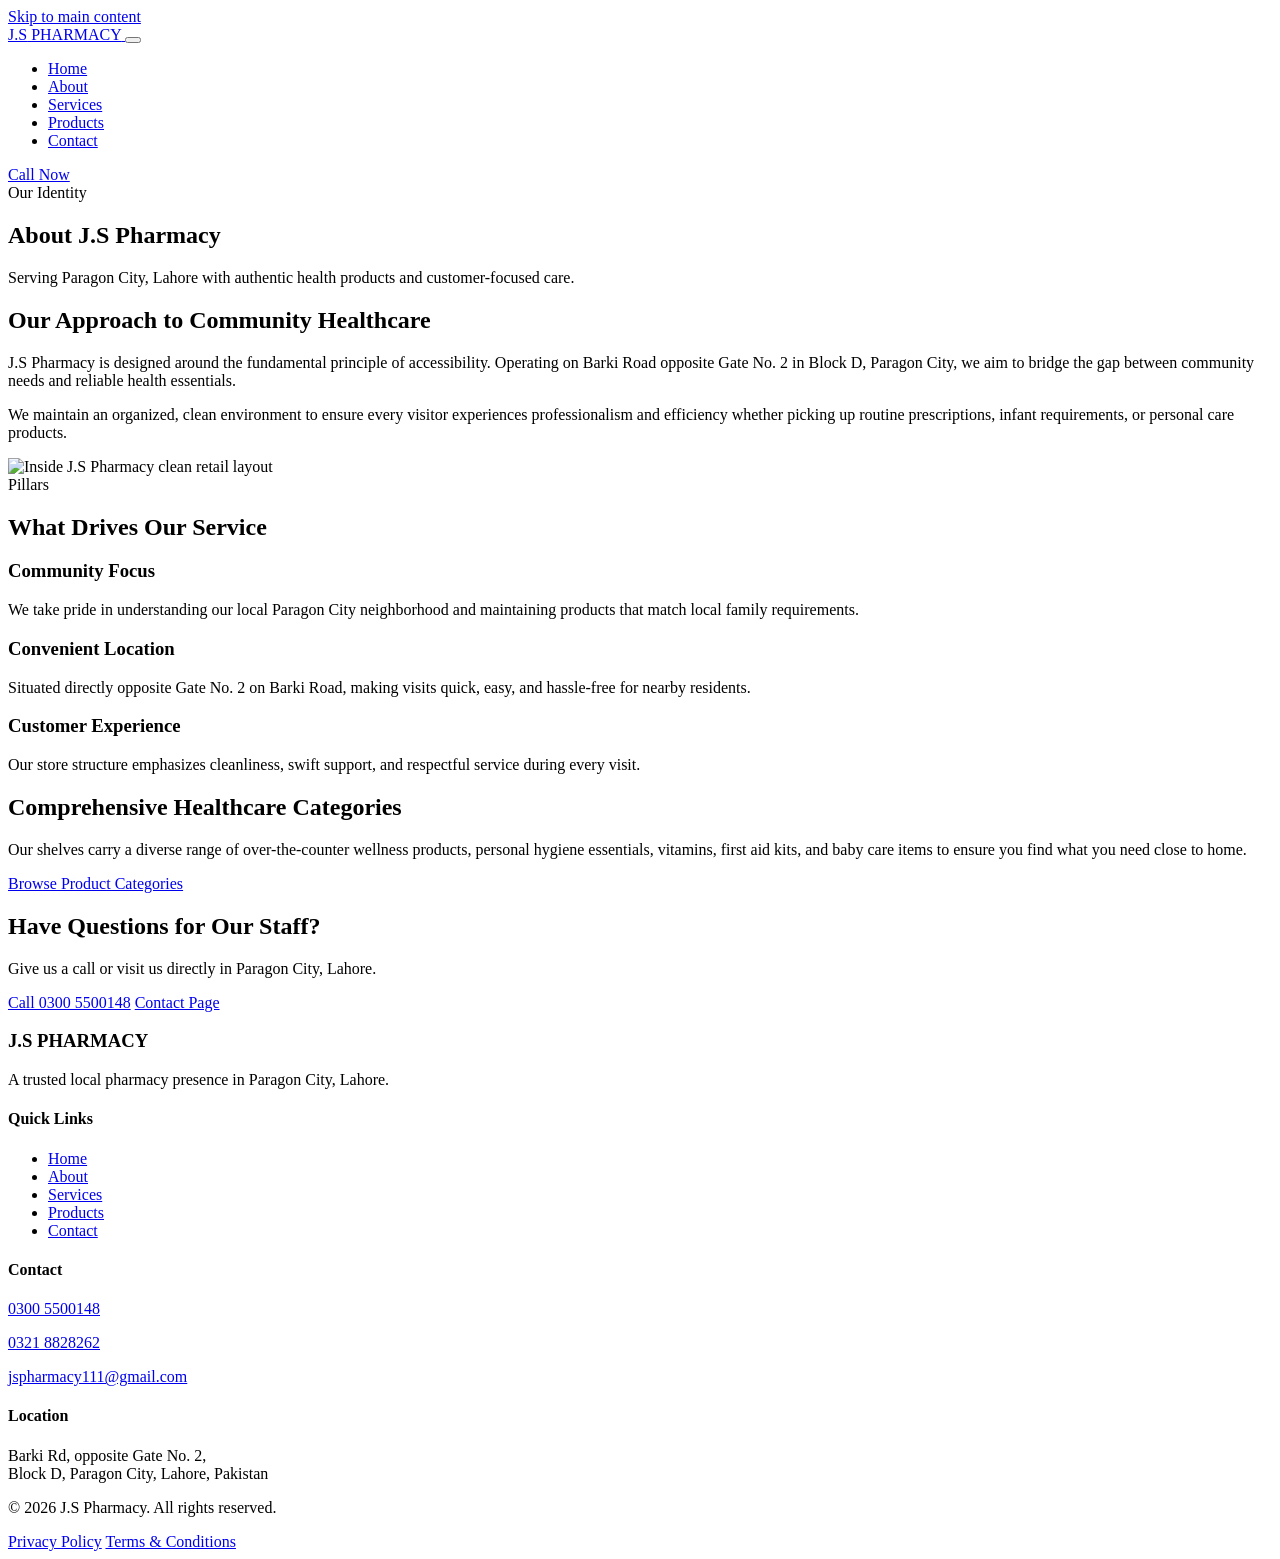
==== about.html @ 66821a6b "Create about.html" ====
<!DOCTYPE html>
<html lang="en">
<head>
  <meta charset="UTF-8">
  <meta name="viewport" content="width=device-width, initial-scale=1.0">
  <!-- Canonical URL Placeholder: Replace https://example.com/ with your actual domain -->
  <link rel="canonical" href="https://example.com/about.html">
  <title>About Us | J.S Pharmacy Paragon City Lahore</title>
  <meta name="description" content="Learn about J.S Pharmacy, a community-focused retail pharmacy in Paragon City, Barki Road, Lahore dedicated to accessible healthcare and customer trust.">
  <meta name="keywords" content="About J.S Pharmacy, Paragon City pharmacy, Barki Road Lahore healthcare">
  <meta name="author" content="J.S Pharmacy">

  <meta property="og:type" content="website">
  <meta property="og:title" content="About Us | J.S Pharmacy Paragon City Lahore">
  <meta property="og:description" content="Discover our commitment to providing accessible healthcare essentials and community support in Paragon City, Lahore.">
  <meta property="og:url" content="https://example.com/about.html">
  <meta property="og:image" content="https://placehold.co/1200x630/0b3c2d/ffffff?text=About+J.S+Pharmacy">

  <meta name="twitter:card" content="summary_large_image">
  <meta name="twitter:title" content="About Us | J.S Pharmacy">
  <meta name="twitter:description" content="A trusted healthcare presence on Barki Road, Paragon City, Lahore.">
  <meta name="twitter:image" content="https://placehold.co/1200x630/0b3c2d/ffffff?text=About+J.S+Pharmacy">

  <link rel="stylesheet" href="style.css">
</head>
<body>
  <a href="#main-content" class="skip-link">Skip to main content</a>

  <!-- Global Header -->
  <header class="navbar" id="navbar">
    <div class="nav-container">
      <a href="index.html" class="logo-link" aria-label="J.S Pharmacy Homepage">
        <span class="logo-text"><span class="logo-accent">J.S</span> PHARMACY</span>
      </a>
      <button class="mobile-toggle" id="mobile-toggle" aria-expanded="false" aria-controls="nav-menu" aria-label="Toggle navigation menu">
        <span class="hamburger-bar"></span>
        <span class="hamburger-bar"></span>
        <span class="hamburger-bar"></span>
      </button>
      <nav class="nav-menu" id="nav-menu">
        <ul class="nav-list">
          <li><a href="index.html" class="nav-link">Home</a></li>
          <li><a href="about.html" class="nav-link active">About</a></li>
          <li><a href="services.html" class="nav-link">Services</a></li>
          <li><a href="products.html" class="nav-link">Products</a></li>
          <li><a href="contact.html" class="nav-link">Contact</a></li>
        </ul>
        <div class="nav-cta-wrapper">
          <a href="tel:+923005500148" class="btn btn-primary btn-sm">Call Now</a>
        </div>
      </nav>
    </div>
  </header>

  <main id="main-content">
    <section class="page-header">
      <div class="container text-center">
        <span class="badge">Our Identity</span>
        <h1 class="page-title">About J.S Pharmacy</h1>
        <p class="page-subtitle">Serving Paragon City, Lahore with authentic health products and customer-focused care.</p>
      </div>
    </section>

    <!-- Main About Section -->
    <section class="section">
      <div class="container grid-2-col">
        <div class="section-content">
          <h2>Our Approach to Community Healthcare</h2>
          <p class="text-body">J.S Pharmacy is designed around the fundamental principle of accessibility. Operating on Barki Road opposite Gate No. 2 in Block D, Paragon City, we aim to bridge the gap between community needs and reliable health essentials.</p>
          <p class="text-body">We maintain an organized, clean environment to ensure every visitor experiences professionalism and efficiency whether picking up routine prescriptions, infant requirements, or personal care products.</p>
        </div>
        <div class="section-media">
          <img src="https://placehold.co/800x600/0b3c2d/ffffff?text=J.S+Pharmacy+Store+Interior" alt="Inside J.S Pharmacy clean retail layout" class="img-responsive rounded-card" loading="lazy">
        </div>
      </div>
    </section>

    <!-- Principles Section -->
    <section class="section bg-light">
      <div class="container">
        <div class="section-header text-center">
          <span class="badge">Pillars</span>
          <h2>What Drives Our Service</h2>
        </div>
        <div class="grid-3-col">
          <div class="card">
            <h3>Community Focus</h3>
            <p>We take pride in understanding our local Paragon City neighborhood and maintaining products that match local family requirements.</p>
          </div>
          <div class="card">
            <h3>Convenient Location</h3>
            <p>Situated directly opposite Gate No. 2 on Barki Road, making visits quick, easy, and hassle-free for nearby residents.</p>
          </div>
          <div class="card">
            <h3>Customer Experience</h3>
            <p>Our store structure emphasizes cleanliness, swift support, and respectful service during every visit.</p>
          </div>
        </div>
      </div>
    </section>

    <!-- Product Range Overview -->
    <section class="section">
      <div class="container text-center max-w-narrow">
        <h2>Comprehensive Healthcare Categories</h2>
        <p class="text-body">Our shelves carry a diverse range of over-the-counter wellness products, personal hygiene essentials, vitamins, first aid kits, and baby care items to ensure you find what you need close to home.</p>
        <div class="mt-lg">
          <a href="products.html" class="btn btn-primary">Browse Product Categories</a>
        </div>
      </div>
    </section>

    <!-- CTA Banner -->
    <section class="cta-banner">
      <div class="container text-center">
        <h2>Have Questions for Our Staff?</h2>
        <p>Give us a call or visit us directly in Paragon City, Lahore.</p>
        <div class="cta-buttons">
          <a href="tel:+923005500148" class="btn btn-light">Call 0300 5500148</a>
          <a href="contact.html" class="btn btn-outline-light">Contact Page</a>
        </div>
      </div>
    </section>
  </main>

  <!-- Global Footer -->
  <footer class="site-footer">
    <div class="container footer-grid">
      <div class="footer-col">
        <h3 class="footer-logo"><span class="logo-accent">J.S</span> PHARMACY</h3>
        <p class="footer-desc">A trusted local pharmacy presence in Paragon City, Lahore.</p>
      </div>
      <div class="footer-col">
        <h4 class="footer-heading">Quick Links</h4>
        <ul class="footer-links">
          <li><a href="index.html">Home</a></li>
          <li><a href="about.html">About</a></li>
          <li><a href="services.html">Services</a></li>
          <li><a href="products.html">Products</a></li>
          <li><a href="contact.html">Contact</a></li>
        </ul>
      </div>
      <div class="footer-col">
        <h4 class="footer-heading">Contact</h4>
        <p class="footer-contact-item"><a href="tel:+923005500148">0300 5500148</a></p>
        <p class="footer-contact-item"><a href="tel:+923218828262">0321 8828262</a></p>
        <p class="footer-contact-item"><a href="mailto:jspharmacy111@gmail.com">jspharmacy111@gmail.com</a></p>
      </div>
      <div class="footer-col">
        <h4 class="footer-heading">Location</h4>
        <p class="footer-address">
          Barki Rd, opposite Gate No. 2,<br>
          Block D, Paragon City, Lahore, Pakistan
        </p>
      </div>
    </div>
    <div class="footer-bottom">
      <div class="container footer-bottom-content">
        <p>&copy; 2026 J.S Pharmacy. All rights reserved.</p>
        <div class="footer-legal">
          <a href="privacy-policy.html">Privacy Policy</a>
          <a href="terms.html">Terms &amp; Conditions</a>
        </div>
      </div>
    </div>
  </footer>

  <script src="animations.js" defer></script>
  <script src="main.js" defer></script>
</body>
</html>
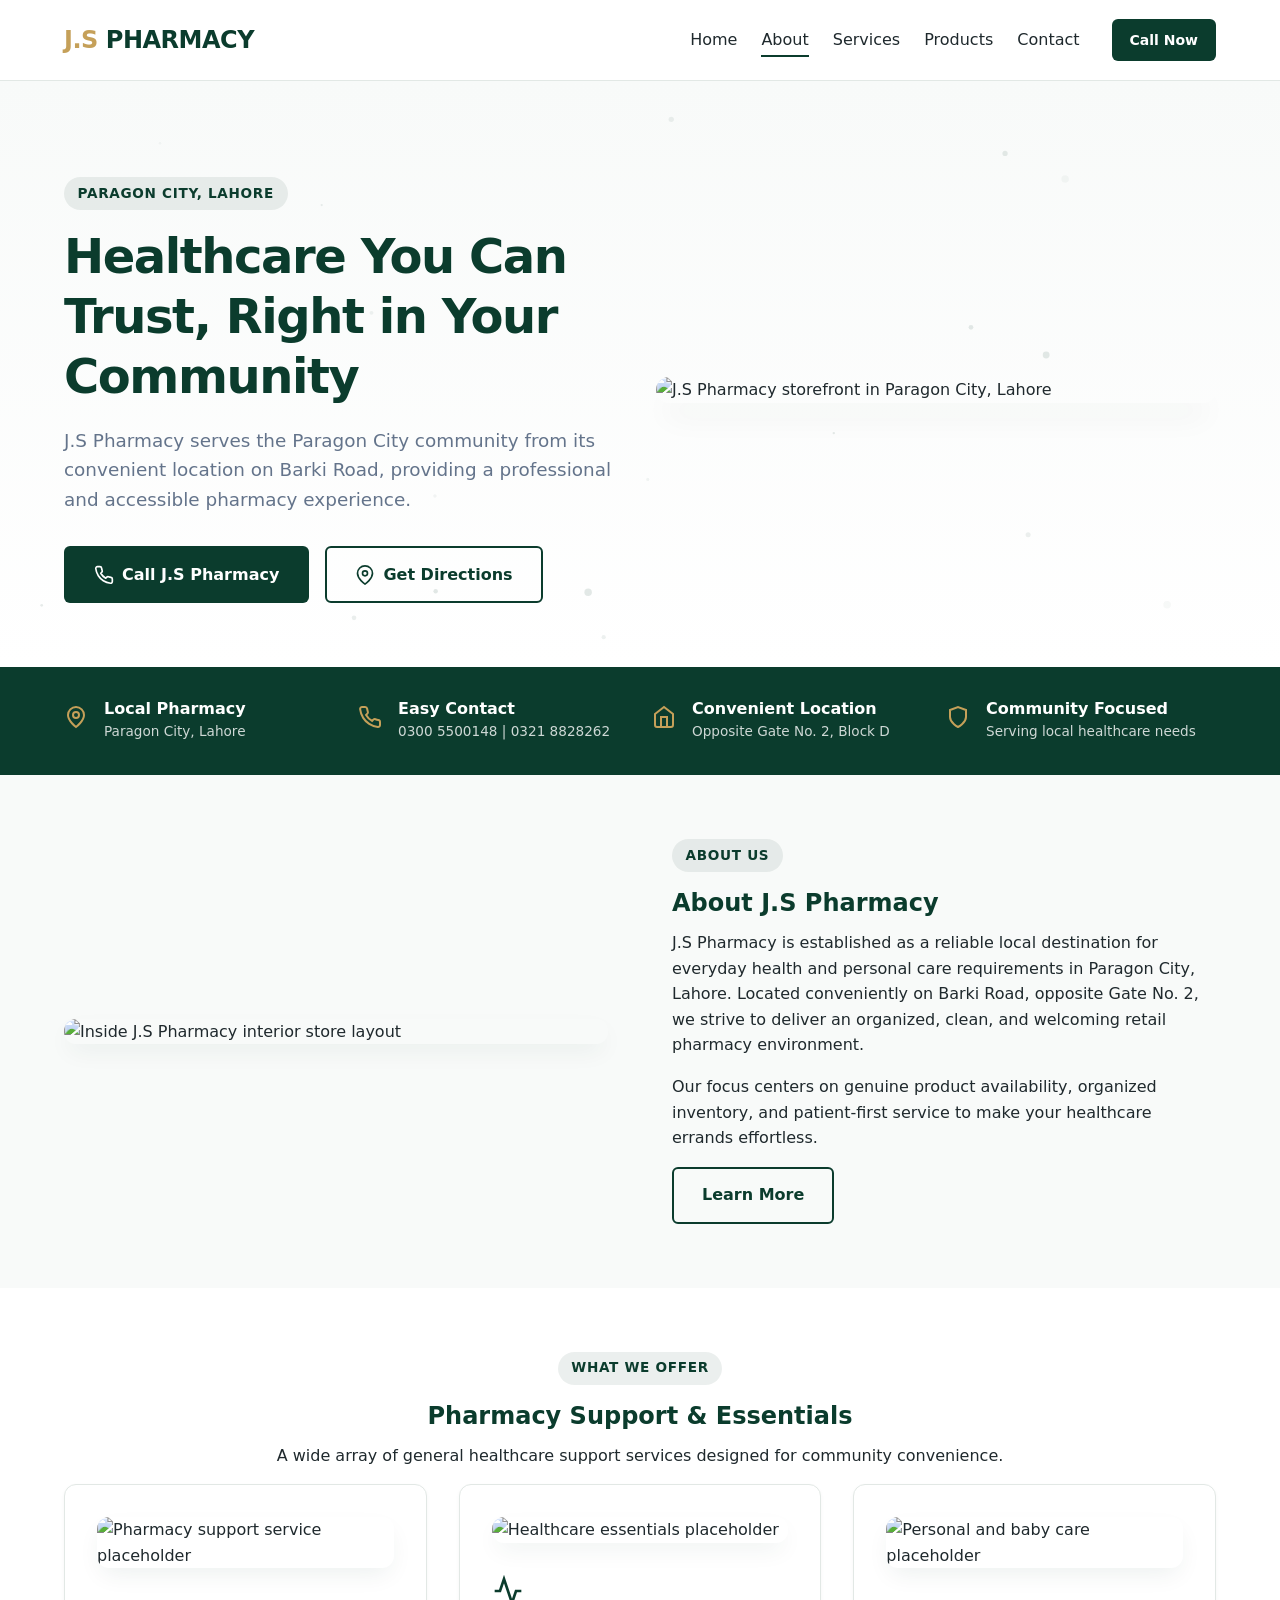
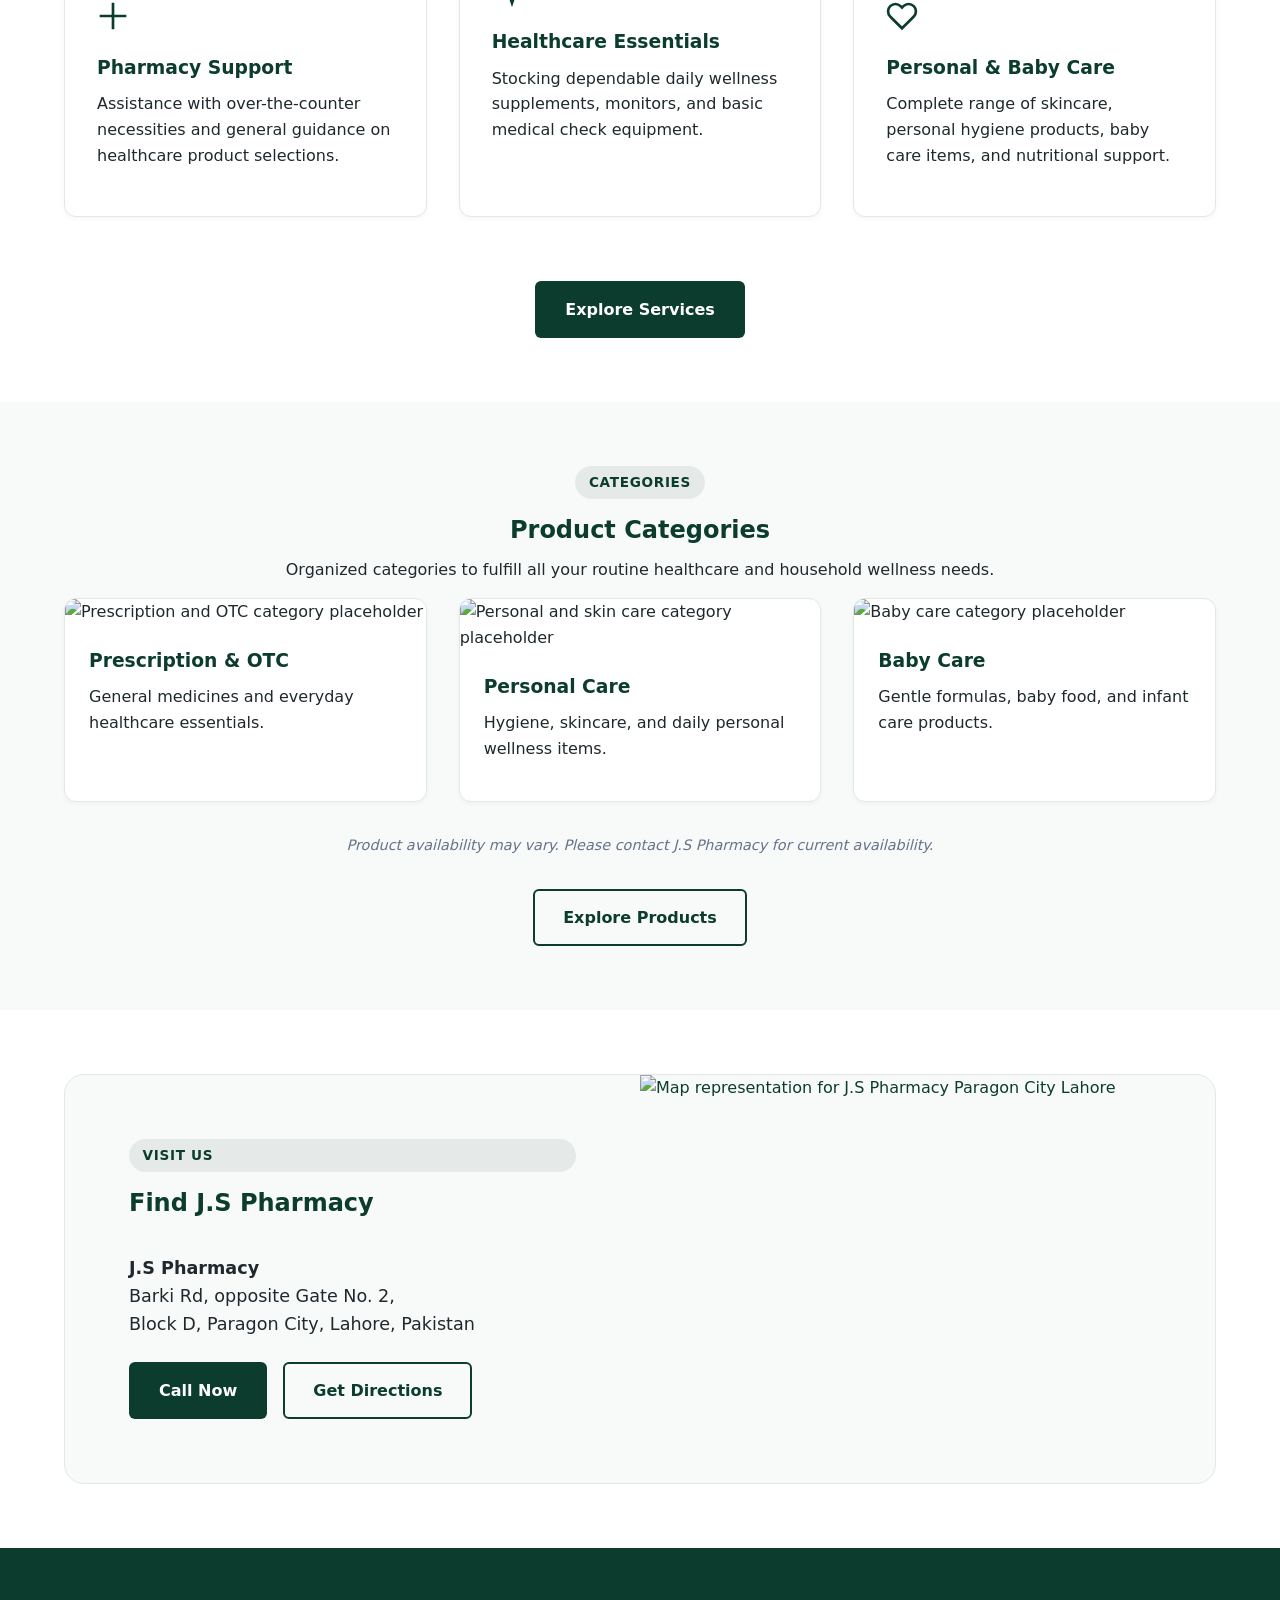
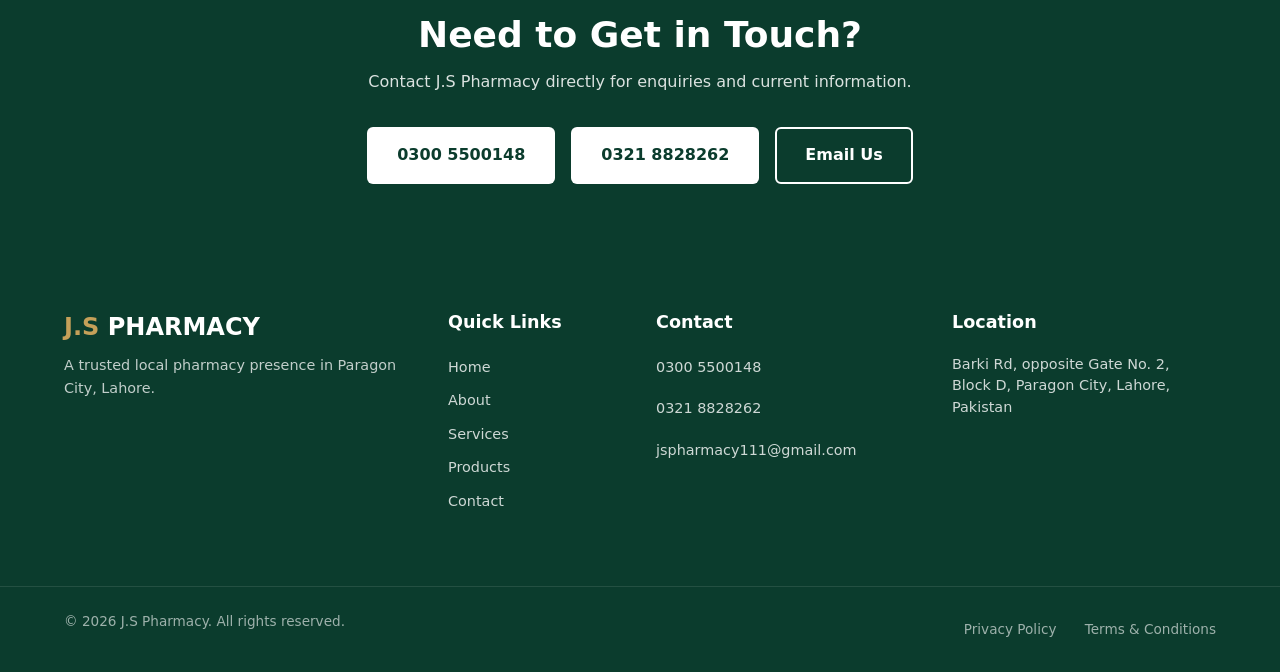
==== commit 6d7280d5: "Update about.html" ====
--- a/about.html
+++ b/about.html
@@ -4,29 +4,50 @@
   <meta charset="UTF-8">
   <meta name="viewport" content="width=device-width, initial-scale=1.0">
   <!-- Canonical URL Placeholder: Replace https://example.com/ with your actual domain -->
-  <link rel="canonical" href="https://example.com/about.html">
-  <title>About Us | J.S Pharmacy Paragon City Lahore</title>
-  <meta name="description" content="Learn about J.S Pharmacy, a community-focused retail pharmacy in Paragon City, Barki Road, Lahore dedicated to accessible healthcare and customer trust.">
-  <meta name="keywords" content="About J.S Pharmacy, Paragon City pharmacy, Barki Road Lahore healthcare">
+  <link rel="canonical" href="https://example.com/index.html">
+  <title>J.S Pharmacy | Paragon City, Barki Road, Lahore</title>
+  <meta name="description" content="J.S Pharmacy is your trusted local pharmacy in Paragon City, Lahore. Located on Barki Road opposite Gate No. 2, providing healthcare essentials, personal care, and community support.">
+  <meta name="keywords" content="J.S Pharmacy Lahore, J.S Pharmacy Paragon City, Pharmacy Paragon City Lahore, Pharmacy Barki Road Lahore, Healthcare pharmacy Lahore">
   <meta name="author" content="J.S Pharmacy">
-
+  
+  <!-- Open Graph / Social Media -->
   <meta property="og:type" content="website">
-  <meta property="og:title" content="About Us | J.S Pharmacy Paragon City Lahore">
-  <meta property="og:description" content="Discover our commitment to providing accessible healthcare essentials and community support in Paragon City, Lahore.">
-  <meta property="og:url" content="https://example.com/about.html">
-  <meta property="og:image" content="https://placehold.co/1200x630/0b3c2d/ffffff?text=About+J.S+Pharmacy">
-
+  <meta property="og:title" content="J.S Pharmacy | Paragon City, Barki Road, Lahore">
+  <meta property="og:description" content="Trusted local pharmacy in Paragon City, Lahore. High-quality healthcare support, wellness products, and personal care essentials.">
+  <meta property="og:url" content="https://example.com/index.html">
+  <meta property="og:image" content="https://placehold.co/1200x630/0b3c2d/ffffff?text=J.S+Pharmacy+Paragon+City">
+  
+  <!-- Twitter Cards -->
   <meta name="twitter:card" content="summary_large_image">
-  <meta name="twitter:title" content="About Us | J.S Pharmacy">
-  <meta name="twitter:description" content="A trusted healthcare presence on Barki Road, Paragon City, Lahore.">
-  <meta name="twitter:image" content="https://placehold.co/1200x630/0b3c2d/ffffff?text=About+J.S+Pharmacy">
+  <meta name="twitter:title" content="J.S Pharmacy | Paragon City, Barki Road, Lahore">
+  <meta name="twitter:description" content="Trusted local pharmacy in Paragon City, Lahore. Contact us at 0300 5500148 or 0321 8828262.">
+  <meta name="twitter:image" content="https://placehold.co/1200x630/0b3c2d/ffffff?text=J.S+Pharmacy+Paragon+City">
 
   <link rel="stylesheet" href="style.css">
+  
+  <!-- Structured Data JSON-LD -->
+  <script type="application/ld+json">
+  {
+    "@context": "https://schema.org",
+    "@type": "Pharmacy",
+    "name": "J.S Pharmacy",
+    "image": "https://placehold.co/1200x630/0b3c2d/ffffff?text=J.S+Pharmacy",
+    "url": "https://example.com/",
+    "telephone": ["+923005500148", "+923218828262"],
+    "email": "jspharmacy111@gmail.com",
+    "address": {
+      "@type": "PostalAddress",
+      "streetAddress": "Barki Rd, opposite Gate No. 2, Block D, Paragon City",
+      "addressLocality": "Lahore",
+      "addressCountry": "PK"
+    }
+  }
+  </script>
 </head>
 <body>
   <a href="#main-content" class="skip-link">Skip to main content</a>
 
-  <!-- Global Header -->
+  <!-- Global Header / Navigation -->
   <header class="navbar" id="navbar">
     <div class="nav-container">
       <a href="index.html" class="logo-link" aria-label="J.S Pharmacy Homepage">
@@ -39,8 +60,8 @@
       </button>
       <nav class="nav-menu" id="nav-menu">
         <ul class="nav-list">
-          <li><a href="index.html" class="nav-link">Home</a></li>
-          <li><a href="about.html" class="nav-link active">About</a></li>
+          <li><a href="index.html" class="nav-link active">Home</a></li>
+          <li><a href="about.html" class="nav-link">About</a></li>
           <li><a href="services.html" class="nav-link">Services</a></li>
           <li><a href="products.html" class="nav-link">Products</a></li>
           <li><a href="contact.html" class="nav-link">Contact</a></li>
@@ -53,71 +74,212 @@
   </header>
 
   <main id="main-content">
-    <section class="page-header">
-      <div class="container text-center">
-        <span class="badge">Our Identity</span>
-        <h1 class="page-title">About J.S Pharmacy</h1>
-        <p class="page-subtitle">Serving Paragon City, Lahore with authentic health products and customer-focused care.</p>
-      </div>
-    </section>
-
-    <!-- Main About Section -->
+    <!-- Section 1: Hero -->
+    <section class="hero-section">
+      <div id="webgl-canvas-container" class="webgl-bg" aria-hidden="true"></div>
+      <div class="container hero-container">
+        <div class="hero-content">
+          <span class="badge">Paragon City, Lahore</span>
+          <h1 class="hero-title">Healthcare You Can Trust, Right in Your Community</h1>
+          <p class="hero-subtitle">J.S Pharmacy serves the Paragon City community from its convenient location on Barki Road, providing a professional and accessible pharmacy experience.</p>
+          <div class="hero-actions">
+            <a href="tel:+923005500148" class="btn btn-primary">
+              <svg width="20" height="20" viewBox="0 0 24 24" fill="none" stroke="currentColor" stroke-width="2" stroke-linecap="round" stroke-linejoin="round" aria-hidden="true"><path d="M22 16.92v3a2 2 0 0 1-2.18 2 19.79 19.79 0 0 1-8.63-3.07 19.5 19.5 0 0 1-6-6 19.79 19.79 0 0 1-3.07-8.67A2 2 0 0 1 4.11 2h3a2 2 0 0 1 2 1.72 12.84 12.84 0 0 0 .7 2.81 2 2 0 0 1-.45 2.11L8.09 9.91a16 16 0 0 0 6 6l1.27-1.27a2 2 0 0 1 2.11-.45 12.84 12.84 0 0 0 2.81.7A2 2 0 0 1 22 16.92z"></path></svg>
+              Call J.S Pharmacy
+            </a>
+            <a href="https://www.google.com/maps/search/?api=1&query=J.S+Pharmacy+Barki+Road+Paragon+City+Lahore" target="_blank" rel="noopener noreferrer" class="btn btn-secondary">
+              <svg width="20" height="20" viewBox="0 0 24 24" fill="none" stroke="currentColor" stroke-width="2" stroke-linecap="round" stroke-linejoin="round" aria-hidden="true"><path d="M21 10c0 7-9 13-9 13s-9-6-9-13a9 9 0 0 1 18 0z"></path><circle cx="12" cy="10" r="3"></circle></svg>
+              Get Directions
+            </a>
+          </div>
+        </div>
+        <div class="hero-media">
+          <div class="image-frame">
+            <img src="https://placehold.co/1200x800/0b3c2d/ffffff?text=J.S+Pharmacy+Storefront" alt="J.S Pharmacy storefront in Paragon City, Lahore" class="img-responsive hero-img" fetchpriority="high">
+          </div>
+        </div>
+      </div>
+    </section>
+
+    <!-- Section 2: Trust Strip -->
+    <section class="trust-strip">
+      <div class="container">
+        <div class="trust-grid">
+          <div class="trust-item">
+            <div class="trust-icon" aria-hidden="true">
+              <svg width="24" height="24" viewBox="0 0 24 24" fill="none" stroke="currentColor" stroke-width="2"><path d="M20 10c0 6-8 12-8 12s-8-6-8-12a8 8 0 0 1 16 0z"/><circle cx="12" cy="10" r="3"/></svg>
+            </div>
+            <div>
+              <h3>Local Pharmacy</h3>
+              <p>Paragon City, Lahore</p>
+            </div>
+          </div>
+          <div class="trust-item">
+            <div class="trust-icon" aria-hidden="true">
+              <svg width="24" height="24" viewBox="0 0 24 24" fill="none" stroke="currentColor" stroke-width="2"><path d="M22 16.92v3a2 2 0 0 1-2.18 2 19.79 19.79 0 0 1-8.63-3.07 19.5 19.5 0 0 1-6-6 19.79 19.79 0 0 1-3.07-8.67A2 2 0 0 1 4.11 2h3a2 2 0 0 1 2 1.72 12.84 12.84 0 0 0 .7 2.81 2 2 0 0 1-.45 2.11L8.09 9.91a16 16 0 0 0 6 6l1.27-1.27a2 2 0 0 1 2.11-.45 12.84 12.84 0 0 0 2.81.7A2 2 0 0 1 22 16.92z"/></svg>
+            </div>
+            <div>
+              <h3>Easy Contact</h3>
+              <p>0300 5500148 | 0321 8828262</p>
+            </div>
+          </div>
+          <div class="trust-item">
+            <div class="trust-icon" aria-hidden="true">
+              <svg width="24" height="24" viewBox="0 0 24 24" fill="none" stroke="currentColor" stroke-width="2"><path d="M3 9l9-7 9 7v11a2 2 0 0 1-2 2H5a2 2 0 0 1-2-2z"/><polyline points="9 22 9 12 15 12 15 22"/></svg>
+            </div>
+            <div>
+              <h3>Convenient Location</h3>
+              <p>Opposite Gate No. 2, Block D</p>
+            </div>
+          </div>
+          <div class="trust-item">
+            <div class="trust-icon" aria-hidden="true">
+              <svg width="24" height="24" viewBox="0 0 24 24" fill="none" stroke="currentColor" stroke-width="2"><path d="M12 22s8-4 8-10V5l-8-3-8 3v7c0 6 8 10 8 10z"/></svg>
+            </div>
+            <div>
+              <h3>Community Focused</h3>
+              <p>Serving local healthcare needs</p>
+            </div>
+          </div>
+        </div>
+      </div>
+    </section>
+
+    <!-- Section 3: About Preview -->
+    <section class="section bg-light">
+      <div class="container grid-2-col">
+        <div class="section-media">
+          <img src="https://placehold.co/800x600/0b3c2d/ffffff?text=Pharmacy+Interior+Placeholder" alt="Inside J.S Pharmacy interior store layout" class="img-responsive rounded-card" loading="lazy" decoding="async">
+        </div>
+        <div class="section-content">
+          <span class="badge">About Us</span>
+          <h2 class="section-title">About J.S Pharmacy</h2>
+          <p class="text-body">J.S Pharmacy is established as a reliable local destination for everyday health and personal care requirements in Paragon City, Lahore. Located conveniently on Barki Road, opposite Gate No. 2, we strive to deliver an organized, clean, and welcoming retail pharmacy environment.</p>
+          <p class="text-body">Our focus centers on genuine product availability, organized inventory, and patient-first service to make your healthcare errands effortless.</p>
+          <a href="about.html" class="btn btn-secondary">Learn More</a>
+        </div>
+      </div>
+    </section>
+
+    <!-- Section 4: Services Preview -->
     <section class="section">
-      <div class="container grid-2-col">
-        <div class="section-content">
-          <h2>Our Approach to Community Healthcare</h2>
-          <p class="text-body">J.S Pharmacy is designed around the fundamental principle of accessibility. Operating on Barki Road opposite Gate No. 2 in Block D, Paragon City, we aim to bridge the gap between community needs and reliable health essentials.</p>
-          <p class="text-body">We maintain an organized, clean environment to ensure every visitor experiences professionalism and efficiency whether picking up routine prescriptions, infant requirements, or personal care products.</p>
-        </div>
-        <div class="section-media">
-          <img src="https://placehold.co/800x600/0b3c2d/ffffff?text=J.S+Pharmacy+Store+Interior" alt="Inside J.S Pharmacy clean retail layout" class="img-responsive rounded-card" loading="lazy">
-        </div>
-      </div>
-    </section>
-
-    <!-- Principles Section -->
+      <div class="container">
+        <div class="section-header text-center">
+          <span class="badge">What We Offer</span>
+          <h2 class="section-title">Pharmacy Support & Essentials</h2>
+          <p class="section-subtitle">A wide array of general healthcare support services designed for community convenience.</p>
+        </div>
+        <div class="grid-3-col">
+          <div class="card">
+            <div class="card-media">
+              <img src="https://placehold.co/600x400/0b3c2d/ffffff?text=Pharmacy+Support" alt="Pharmacy support service placeholder" class="img-responsive rounded-card mb-md" loading="lazy" decoding="async">
+            </div>
+            <div class="card-icon" aria-hidden="true">
+              <svg width="32" height="32" viewBox="0 0 24 24" fill="none" stroke="currentColor" stroke-width="2"><path d="M12 2v20M2 12h20"/></svg>
+            </div>
+            <h3>Pharmacy Support</h3>
+            <p>Assistance with over-the-counter necessities and general guidance on healthcare product selections.</p>
+          </div>
+          <div class="card">
+            <div class="card-media">
+              <img src="https://placehold.co/600x400/0b3c2d/ffffff?text=Healthcare+Essentials" alt="Healthcare essentials placeholder" class="img-responsive rounded-card mb-md" loading="lazy" decoding="async">
+            </div>
+            <div class="card-icon" aria-hidden="true">
+              <svg width="32" height="32" viewBox="0 0 24 24" fill="none" stroke="currentColor" stroke-width="2"><path d="M22 12h-4l-3 9L9 3l-3 9H2"/></svg>
+            </div>
+            <h3>Healthcare Essentials</h3>
+            <p>Stocking dependable daily wellness supplements, monitors, and basic medical check equipment.</p>
+          </div>
+          <div class="card">
+            <div class="card-media">
+              <img src="https://placehold.co/600x400/0b3c2d/ffffff?text=Personal+%26+Baby+Care" alt="Personal and baby care placeholder" class="img-responsive rounded-card mb-md" loading="lazy" decoding="async">
+            </div>
+            <div class="card-icon" aria-hidden="true">
+              <svg width="32" height="32" viewBox="0 0 24 24" fill="none" stroke="currentColor" stroke-width="2"><path d="M20.84 4.61a5.5 5.5 0 0 0-7.78 0L12 5.67l-1.06-1.06a5.5 5.5 0 0 0-7.78 7.78l1.06 1.06L12 21.23l7.78-7.78 1.06-1.06a5.5 5.5 0 0 0 0-7.78z"/></svg>
+            </div>
+            <h3>Personal & Baby Care</h3>
+            <p>Complete range of skincare, personal hygiene products, baby care items, and nutritional support.</p>
+          </div>
+        </div>
+        <div class="text-center mt-lg">
+          <a href="services.html" class="btn btn-primary">Explore Services</a>
+        </div>
+      </div>
+    </section>
+
+    <!-- Section 5: Products Preview -->
     <section class="section bg-light">
       <div class="container">
         <div class="section-header text-center">
-          <span class="badge">Pillars</span>
-          <h2>What Drives Our Service</h2>
+          <span class="badge">Categories</span>
+          <h2 class="section-title">Product Categories</h2>
+          <p class="section-subtitle">Organized categories to fulfill all your routine healthcare and household wellness needs.</p>
         </div>
         <div class="grid-3-col">
-          <div class="card">
-            <h3>Community Focus</h3>
-            <p>We take pride in understanding our local Paragon City neighborhood and maintaining products that match local family requirements.</p>
-          </div>
-          <div class="card">
-            <h3>Convenient Location</h3>
-            <p>Situated directly opposite Gate No. 2 on Barki Road, making visits quick, easy, and hassle-free for nearby residents.</p>
-          </div>
-          <div class="card">
-            <h3>Customer Experience</h3>
-            <p>Our store structure emphasizes cleanliness, swift support, and respectful service during every visit.</p>
-          </div>
-        </div>
-      </div>
-    </section>
-
-    <!-- Product Range Overview -->
+          <div class="product-cat-card">
+            <img src="https://placehold.co/600x400/0b3c2d/ffffff?text=Prescription+%26+OTC" alt="Prescription and OTC category placeholder" class="img-responsive" loading="lazy" decoding="async">
+            <div class="product-cat-content">
+              <h3>Prescription & OTC</h3>
+              <p>General medicines and everyday healthcare essentials.</p>
+            </div>
+          </div>
+          <div class="product-cat-card">
+            <img src="https://placehold.co/600x400/0b3c2d/ffffff?text=Personal+%26+Skin+Care" alt="Personal and skin care category placeholder" class="img-responsive" loading="lazy" decoding="async">
+            <div class="product-cat-content">
+              <h3>Personal Care</h3>
+              <p>Hygiene, skincare, and daily personal wellness items.</p>
+            </div>
+          </div>
+          <div class="product-cat-card">
+            <img src="https://placehold.co/600x400/0b3c2d/ffffff?text=Baby+Care+Essentials" alt="Baby care category placeholder" class="img-responsive" loading="lazy" decoding="async">
+            <div class="product-cat-content">
+              <h3>Baby Care</h3>
+              <p>Gentle formulas, baby food, and infant care products.</p>
+            </div>
+          </div>
+        </div>
+        <p class="disclaimer-text text-center mt-md">Product availability may vary. Please contact J.S Pharmacy for current availability.</p>
+        <div class="text-center mt-md">
+          <a href="products.html" class="btn btn-secondary">Explore Products</a>
+        </div>
+      </div>
+    </section>
+
+    <!-- Section 6: Location Section -->
     <section class="section">
-      <div class="container text-center max-w-narrow">
-        <h2>Comprehensive Healthcare Categories</h2>
-        <p class="text-body">Our shelves carry a diverse range of over-the-counter wellness products, personal hygiene essentials, vitamins, first aid kits, and baby care items to ensure you find what you need close to home.</p>
-        <div class="mt-lg">
-          <a href="products.html" class="btn btn-primary">Browse Product Categories</a>
-        </div>
-      </div>
-    </section>
-
-    <!-- CTA Banner -->
+      <div class="container">
+        <div class="location-card">
+          <div class="location-info">
+            <span class="badge">Visit Us</span>
+            <h2>Find J.S Pharmacy</h2>
+            <p class="address-text">
+              <strong>J.S Pharmacy</strong><br>
+              Barki Rd, opposite Gate No. 2,<br>
+              Block D, Paragon City, Lahore, Pakistan
+            </p>
+            <div class="location-actions">
+              <a href="tel:+923005500148" class="btn btn-primary">Call Now</a>
+              <a href="https://www.google.com/maps/search/?api=1&query=J.S+Pharmacy+Barki+Road+Paragon+City+Lahore" target="_blank" rel="noopener noreferrer" class="btn btn-secondary">Get Directions</a>
+            </div>
+          </div>
+          <div class="location-map">
+            <a href="https://www.google.com/maps/search/?api=1&query=J.S+Pharmacy+Barki+Road+Paragon+City+Lahore" target="_blank" rel="noopener noreferrer" class="map-placeholder-link" aria-label="Open J.S Pharmacy location on Google Maps">
+              <img src="https://placehold.co/800x600/0b3c2d/ffffff?text=Click+to+Open+Google+Maps" alt="Map representation for J.S Pharmacy Paragon City Lahore" class="img-responsive" loading="lazy" decoding="async">
+            </a>
+          </div>
+        </div>
+      </div>
+    </section>
+
+    <!-- Section 7: Contact CTA -->
     <section class="cta-banner">
       <div class="container text-center">
-        <h2>Have Questions for Our Staff?</h2>
-        <p>Give us a call or visit us directly in Paragon City, Lahore.</p>
+        <h2>Need to Get in Touch?</h2>
+        <p>Contact J.S Pharmacy directly for enquiries and current information.</p>
         <div class="cta-buttons">
-          <a href="tel:+923005500148" class="btn btn-light">Call 0300 5500148</a>
-          <a href="contact.html" class="btn btn-outline-light">Contact Page</a>
+          <a href="tel:+923005500148" class="btn btn-light">0300 5500148</a>
+          <a href="tel:+923218828262" class="btn btn-light">0321 8828262</a>
+          <a href="mailto:jspharmacy111@gmail.com" class="btn btn-outline-light">Email Us</a>
         </div>
       </div>
     </section>
--- a/style.css
+++ b/style.css
@@ -0,0 +1,746 @@
+/* ==========================================================================
+   J.S PHARMACY - GLOBAL DESIGN SYSTEM & STYLESHEET
+   ========================================================================== */
+
+/* CSS Variables / Theme Tokens */
+:root {
+  --color-primary: #0b3c2d;       /* Deep Emerald Green */
+  --color-primary-light: #165b45; /* Lighter Emerald for Hovers */
+  --color-accent: #c5a059;        /* Soft Gold Accent */
+  --color-dark: #1f292d;          /* Charcoal Body Text */
+  --color-light: #f8faf9;         /* Warm Soft Neutral White */
+  --color-white: #ffffff;
+  --color-gray-100: #f1f5f3;
+  --color-gray-200: #e2e8e5;
+  --color-gray-500: #64748b;
+  --color-error: #dc2626;
+  --color-success: #16a34a;
+
+  --font-family: Inter, ui-sans-serif, system-ui, -apple-system, BlinkMacSystemFont, "Segoe UI", Roboto, sans-serif;
+  
+  --spacing-xs: 0.5rem;
+  --spacing-sm: 1rem;
+  --spacing-md: 2rem;
+  --spacing-lg: 4rem;
+  --spacing-xl: 6rem;
+
+  --border-radius-sm: 6px;
+  --border-radius-md: 12px;
+  --border-radius-lg: 20px;
+
+  --shadow-sm: 0 2px 4px rgba(0, 0, 0, 0.04);
+  --shadow-md: 0 10px 25px -5px rgba(11, 60, 45, 0.08);
+  --shadow-lg: 0 20px 30px -10px rgba(11, 60, 45, 0.12);
+
+  --transition-fast: 0.2s ease;
+  --transition-normal: 0.3s ease;
+}
+
+/* Reset & Box Sizing */
+*, *::before, *::after {
+  box-sizing: border-box;
+  margin: 0;
+  padding: 0;
+}
+
+html {
+  scroll-behavior: smooth;
+  font-size: 100%;
+}
+
+body {
+  font-family: var(--font-family);
+  background-color: var(--color-white);
+  color: var(--color-dark);
+  line-height: 1.6;
+  -webkit-font-smoothing: antialiased;
+}
+
+/* Accessibility - Skip Link & Focus */
+.skip-link {
+  position: absolute;
+  top: -100px;
+  left: 1rem;
+  background: var(--color-primary);
+  color: var(--color-white);
+  padding: 0.75rem 1.5rem;
+  z-index: 9999;
+  border-radius: var(--border-radius-sm);
+  text-decoration: none;
+  transition: top var(--transition-fast);
+}
+
+.skip-link:focus {
+  top: 1rem;
+}
+
+a:focus-visible, button:focus-visible, input:focus-visible, textarea:focus-visible {
+  outline: 2px solid var(--color-accent);
+  outline-offset: 3px;
+}
+
+/* Typography Defaults */
+h1, h2, h3, h4 {
+  color: var(--color-primary);
+  line-height: 1.25;
+  font-weight: 700;
+  margin-bottom: 0.75rem;
+}
+
+p {
+  margin-bottom: 1rem;
+}
+
+a {
+  color: var(--color-primary);
+  text-decoration: none;
+  transition: color var(--transition-fast);
+}
+
+a:hover {
+  color: var(--color-primary-light);
+}
+
+/* Base Utility Classes */
+.container {
+  width: 90%;
+  max-width: 1200px;
+  margin: 0 auto;
+}
+
+.section {
+  padding: var(--spacing-lg) 0;
+}
+
+.bg-light {
+  background-color: var(--color-light);
+}
+
+.text-center { text-align: center; }
+.mt-md { margin-top: var(--spacing-md); }
+.mt-lg { margin-top: var(--spacing-lg); }
+.mb-md { margin-bottom: var(--spacing-md); }
+.max-w-narrow { max-width: 800px; margin-left: auto; margin-right: auto; }
+
+.badge {
+  display: inline-block;
+  padding: 0.35rem 0.85rem;
+  background-color: rgba(11, 60, 45, 0.08);
+  color: var(--color-primary);
+  font-size: 0.85rem;
+  font-weight: 600;
+  border-radius: 50px;
+  text-transform: uppercase;
+  letter-spacing: 0.05em;
+  margin-bottom: 1rem;
+}
+
+.img-responsive {
+  width: 100%;
+  height: auto;
+  display: block;
+}
+
+.rounded-card {
+  border-radius: var(--border-radius-md);
+  box-shadow: var(--shadow-md);
+}
+
+/* Buttons */
+.btn {
+  display: inline-flex;
+  align-items: center;
+  justify-content: center;
+  gap: 0.5rem;
+  padding: 0.85rem 1.75rem;
+  font-weight: 600;
+  border-radius: var(--border-radius-sm);
+  transition: all var(--transition-fast);
+  cursor: pointer;
+  border: 2px solid transparent;
+  font-size: 1rem;
+}
+
+.btn-primary {
+  background-color: var(--color-primary);
+  color: var(--color-white);
+}
+
+.btn-primary:hover {
+  background-color: var(--color-primary-light);
+  color: var(--color-white);
+  transform: translateY(-2px);
+  box-shadow: var(--shadow-md);
+}
+
+.btn-secondary {
+  background-color: transparent;
+  border-color: var(--color-primary);
+  color: var(--color-primary);
+}
+
+.btn-secondary:hover {
+  background-color: var(--color-primary);
+  color: var(--color-white);
+}
+
+.btn-light {
+  background-color: var(--color-white);
+  color: var(--color-primary);
+}
+
+.btn-light:hover {
+  background-color: var(--color-gray-100);
+}
+
+.btn-outline-light {
+  background-color: transparent;
+  border-color: var(--color-white);
+  color: var(--color-white);
+}
+
+.btn-outline-light:hover {
+  background-color: var(--color-white);
+  color: var(--color-primary);
+}
+
+.btn-sm {
+  padding: 0.5rem 1rem;
+  font-size: 0.875rem;
+}
+
+.btn-full {
+  width: 100%;
+}
+
+/* Global Sticky Navbar */
+.navbar {
+  position: sticky;
+  top: 0;
+  z-index: 1000;
+  background-color: rgba(255, 255, 255, 0.92);
+  backdrop-filter: blur(10px);
+  -webkit-backdrop-filter: blur(10px);
+  border-bottom: 1px solid var(--color-gray-200);
+  transition: background-color var(--transition-fast);
+}
+
+.nav-container {
+  display: flex;
+  align-items: center;
+  justify-content: space-between;
+  height: 80px;
+  width: 90%;
+  max-width: 1200px;
+  margin: 0 auto;
+}
+
+.logo-text {
+  font-size: 1.5rem;
+  font-weight: 800;
+  letter-spacing: -0.02em;
+  color: var(--color-primary);
+}
+
+.logo-accent {
+  color: var(--color-accent);
+}
+
+.nav-menu {
+  display: flex;
+  align-items: center;
+  gap: 2rem;
+}
+
+.nav-list {
+  display: flex;
+  list-style: none;
+  gap: 1.5rem;
+}
+
+.nav-link {
+  font-weight: 500;
+  color: var(--color-dark);
+  position: relative;
+  padding: 0.5rem 0;
+}
+
+.nav-link::after {
+  content: '';
+  position: absolute;
+  bottom: 0;
+  left: 0;
+  width: 0%;
+  height: 2px;
+  background-color: var(--color-primary);
+  transition: width var(--transition-fast);
+}
+
+.nav-link:hover::after, .nav-link.active::after {
+  width: 100%;
+}
+
+.mobile-toggle {
+  display: none;
+  background: none;
+  border: none;
+  cursor: pointer;
+  padding: 0.5rem;
+}
+
+.hamburger-bar {
+  display: block;
+  width: 25px;
+  height: 2px;
+  margin: 5px 0;
+  background-color: var(--color-primary);
+  transition: transform var(--transition-fast), opacity var(--transition-fast);
+}
+
+/* Hero Section */
+.hero-section {
+  position: relative;
+  padding: var(--spacing-xl) 0 var(--spacing-lg) 0;
+  overflow: hidden;
+  background: linear-gradient(180deg, var(--color-light) 0%, #ffffff 100%);
+}
+
+.webgl-bg {
+  position: absolute;
+  top: 0;
+  left: 0;
+  width: 100%;
+  height: 100%;
+  pointer-events: none;
+  opacity: 0.3;
+}
+
+.hero-container {
+  display: grid;
+  grid-template-columns: 1fr 1fr;
+  gap: var(--spacing-md);
+  align-items: center;
+  position: relative;
+  z-index: 2;
+}
+
+.hero-title {
+  font-size: 3rem;
+  letter-spacing: -0.03em;
+  margin-bottom: 1.25rem;
+}
+
+.hero-subtitle {
+  font-size: 1.15rem;
+  color: var(--color-gray-500);
+  margin-bottom: 2rem;
+}
+
+.hero-actions {
+  display: flex;
+  gap: 1rem;
+  flex-wrap: wrap;
+}
+
+.hero-media .image-frame {
+  border-radius: var(--border-radius-lg);
+  overflow: hidden;
+  box-shadow: var(--shadow-lg);
+}
+
+/* Trust Strip */
+.trust-strip {
+  background-color: var(--color-primary);
+  color: var(--color-white);
+  padding: 2rem 0;
+}
+
+.trust-grid {
+  display: grid;
+  grid-template-columns: repeat(4, 1fr);
+  gap: 1.5rem;
+}
+
+.trust-item {
+  display: flex;
+  align-items: center;
+  gap: 1rem;
+}
+
+.trust-icon {
+  color: var(--color-accent);
+  flex-shrink: 0;
+}
+
+.trust-item h3 {
+  color: var(--color-white);
+  font-size: 1rem;
+  margin-bottom: 0.15rem;
+}
+
+.trust-item p {
+  font-size: 0.85rem;
+  color: rgba(255, 255, 255, 0.8);
+  margin-bottom: 0;
+}
+
+/* Layout Grids */
+.grid-2-col {
+  display: grid;
+  grid-template-columns: 1fr 1fr;
+  gap: var(--spacing-lg);
+  align-items: center;
+}
+
+.grid-3-col {
+  display: grid;
+  grid-template-columns: repeat(3, 1fr);
+  gap: var(--spacing-md);
+}
+
+/* Cards */
+.card {
+  background: var(--color-white);
+  padding: 2rem;
+  border-radius: var(--border-radius-md);
+  border: 1px solid var(--color-gray-200);
+  box-shadow: var(--shadow-sm);
+  transition: transform var(--transition-fast), box-shadow var(--transition-fast);
+}
+
+.card:hover {
+  transform: translateY(-4px);
+  box-shadow: var(--shadow-md);
+}
+
+.card-icon {
+  color: var(--color-primary);
+  margin-bottom: 1rem;
+}
+
+/* Product Cards */
+.product-cat-card, .product-card {
+  background: var(--color-white);
+  border-radius: var(--border-radius-md);
+  overflow: hidden;
+  border: 1px solid var(--color-gray-200);
+  box-shadow: var(--shadow-sm);
+}
+
+.product-cat-content, .product-card-body {
+  padding: 1.5rem;
+}
+
+.disclaimer-text {
+  font-size: 0.9rem;
+  color: var(--color-gray-500);
+  font-style: italic;
+}
+
+/* Location Card */
+.location-card {
+  display: grid;
+  grid-template-columns: 1fr 1fr;
+  background-color: var(--color-light);
+  border-radius: var(--border-radius-lg);
+  overflow: hidden;
+  border: 1px solid var(--color-gray-200);
+}
+
+.location-info {
+  padding: var(--spacing-lg);
+  display: flex;
+  flex-direction: column;
+  justify-content: center;
+}
+
+.address-text {
+  font-size: 1.1rem;
+  margin: 1.5rem 0;
+}
+
+.location-actions {
+  display: flex;
+  gap: 1rem;
+}
+
+/* CTA Banner */
+.cta-banner {
+  background-color: var(--color-primary);
+  color: var(--color-white);
+  padding: var(--spacing-lg) 0;
+}
+
+.cta-banner h2 {
+  color: var(--color-white);
+  font-size: 2.25rem;
+}
+
+.cta-banner p {
+  color: rgba(255, 255, 255, 0.85);
+  margin-bottom: 2rem;
+}
+
+.cta-buttons {
+  display: flex;
+  justify-content: center;
+  gap: 1rem;
+  flex-wrap: wrap;
+}
+
+/* Page Headers */
+.page-header {
+  background-color: var(--color-light);
+  padding: var(--spacing-lg) 0;
+  border-bottom: 1px solid var(--color-gray-200);
+}
+
+.page-title {
+  font-size: 2.75rem;
+}
+
+.page-subtitle {
+  font-size: 1.15rem;
+  color: var(--color-gray-500);
+  max-width: 700px;
+  margin: 0 auto;
+}
+
+/* Service Detail Cards */
+.service-detail-card {
+  background: var(--color-white);
+  padding: 2.5rem;
+  border-radius: var(--border-radius-md);
+  border: 1px solid var(--color-gray-200);
+}
+
+.service-icon {
+  color: var(--color-primary);
+  margin-bottom: 1rem;
+}
+
+/* Contact Page Form & Cards */
+.contact-info-card {
+  text-align: center;
+  padding: 2rem;
+  background: var(--color-white);
+  border-radius: var(--border-radius-md);
+  border: 1px solid var(--color-gray-200);
+}
+
+.form-wrapper {
+  background: var(--color-white);
+  padding: 2.5rem;
+  border-radius: var(--border-radius-md);
+  box-shadow: var(--shadow-sm);
+  border: 1px solid var(--color-gray-200);
+}
+
+.form-group {
+  margin-bottom: 1.25rem;
+}
+
+.form-group label {
+  display: block;
+  margin-bottom: 0.35rem;
+  font-weight: 600;
+  font-size: 0.9rem;
+}
+
+.form-control {
+  width: 100%;
+  padding: 0.75rem 1rem;
+  border: 1px solid var(--color-gray-200);
+  border-radius: var(--border-radius-sm);
+  font-family: inherit;
+  font-size: 1rem;
+}
+
+.form-control:focus {
+  border-color: var(--color-primary);
+  outline: none;
+}
+
+.required {
+  color: var(--color-error);
+}
+
+.error-msg {
+  color: var(--color-error);
+  font-size: 0.8rem;
+  display: block;
+  margin-top: 0.25rem;
+}
+
+.form-feedback {
+  padding: 1rem;
+  border-radius: var(--border-radius-sm);
+  margin-bottom: 1rem;
+  display: none;
+}
+
+.form-feedback.success {
+  display: block;
+  background-color: #dcfce7;
+  color: #15803d;
+  border: 1px solid #bbf7d0;
+}
+
+.button-stack {
+  display: flex;
+  flex-direction: column;
+  gap: 0.75rem;
+}
+
+/* Legal Pages */
+.legal-content h2 {
+  margin-top: 2rem;
+  font-size: 1.5rem;
+}
+
+.info-alert {
+  background-color: #fef3c7;
+  color: #92400e;
+  padding: 1rem;
+  border-radius: var(--border-radius-sm);
+  border: 1px solid #fde68a;
+}
+
+/* Footer */
+.site-footer {
+  background-color: var(--color-primary);
+  color: var(--color-white);
+  padding-top: var(--spacing-lg);
+}
+
+.footer-grid {
+  display: grid;
+  grid-template-columns: 2fr 1fr 1.5fr 1.5fr;
+  gap: var(--spacing-md);
+  padding-bottom: var(--spacing-lg);
+}
+
+.footer-logo {
+  color: var(--color-white);
+  font-size: 1.5rem;
+}
+
+.footer-desc {
+  color: rgba(255, 255, 255, 0.75);
+  font-size: 0.9rem;
+}
+
+.footer-heading {
+  color: var(--color-white);
+  font-size: 1.1rem;
+  margin-bottom: 1.25rem;
+}
+
+.footer-links {
+  list-style: none;
+}
+
+.footer-links li {
+  margin-bottom: 0.5rem;
+}
+
+.footer-links a, .footer-contact-item a {
+  color: rgba(255, 255, 255, 0.8);
+  font-size: 0.9rem;
+}
+
+.footer-links a:hover, .footer-contact-item a:hover {
+  color: var(--color-accent);
+}
+
+.footer-address {
+  font-size: 0.9rem;
+  color: rgba(255, 255, 255, 0.8);
+  line-height: 1.5;
+}
+
+.footer-bottom {
+  border-top: 1px solid rgba(255, 255, 255, 0.1);
+  padding: 1.5rem 0;
+  font-size: 0.85rem;
+  color: rgba(255, 255, 255, 0.6);
+}
+
+.footer-bottom-content {
+  display: flex;
+  justify-content: space-between;
+  align-items: center;
+}
+
+.footer-legal a {
+  color: rgba(255, 255, 255, 0.6);
+  margin-left: 1.5rem;
+}
+
+.footer-legal a:hover {
+  color: var(--color-white);
+}
+
+/* Responsive Media Queries */
+@media (max-width: 1024px) {
+  .hero-title { font-size: 2.5rem; }
+  .trust-grid { grid-template-columns: repeat(2, 1fr); }
+  .footer-grid { grid-template-columns: 1fr 1fr; }
+}
+
+@media (max-width: 768px) {
+  .mobile-toggle { display: block; }
+  .nav-menu {
+    position: fixed;
+    top: 80px;
+    left: 0;
+    width: 100%;
+    background-color: var(--color-white);
+    flex-direction: column;
+    padding: 2rem;
+    box-shadow: var(--shadow-lg);
+    clip-path: circle(0% at 100% 0);
+    transition: clip-path var(--transition-normal);
+  }
+
+  .nav-menu.is-open {
+    clip-path: circle(140% at 100% 0);
+  }
+
+  .nav-list {
+    flex-direction: column;
+    align-items: center;
+  }
+
+  .hero-container, .grid-2-col, .location-card {
+    grid-template-columns: 1fr;
+  }
+
+  .grid-3-col {
+    grid-template-columns: 1fr;
+  }
+
+  .trust-grid {
+    grid-template-columns: 1fr;
+  }
+
+  .footer-bottom-content {
+    flex-direction: column;
+    gap: 1rem;
+    text-align: center;
+  }
+
+  .footer-legal a {
+    margin: 0 0.75rem;
+  }
+}
+
+/* Reduced Motion Override */
+@media (prefers-reduced-motion: reduce) {
+  *, *::before, *::after {
+    animation-duration: 0.01ms !important;
+    animation-iteration-count: 1 !important;
+    transition-duration: 0.01ms !important;
+    scroll-behavior: auto !important;
+  }
+}
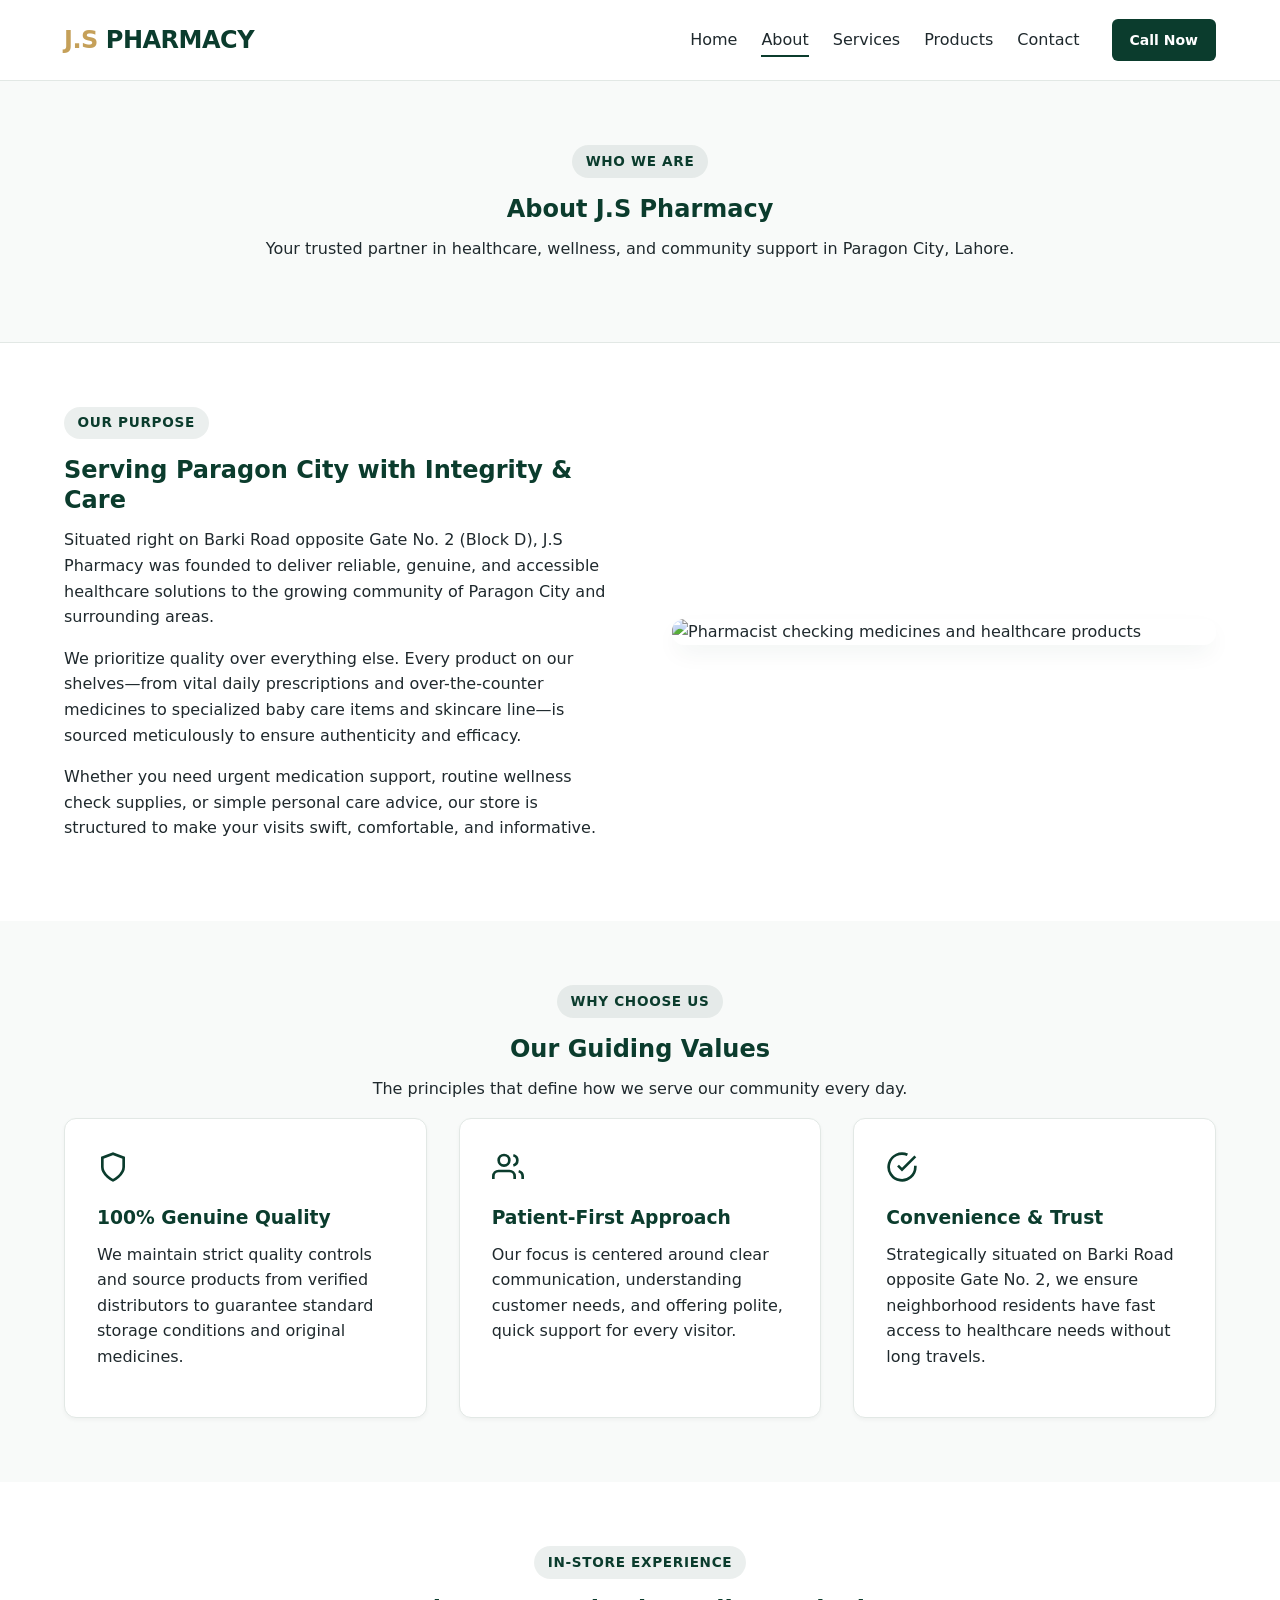
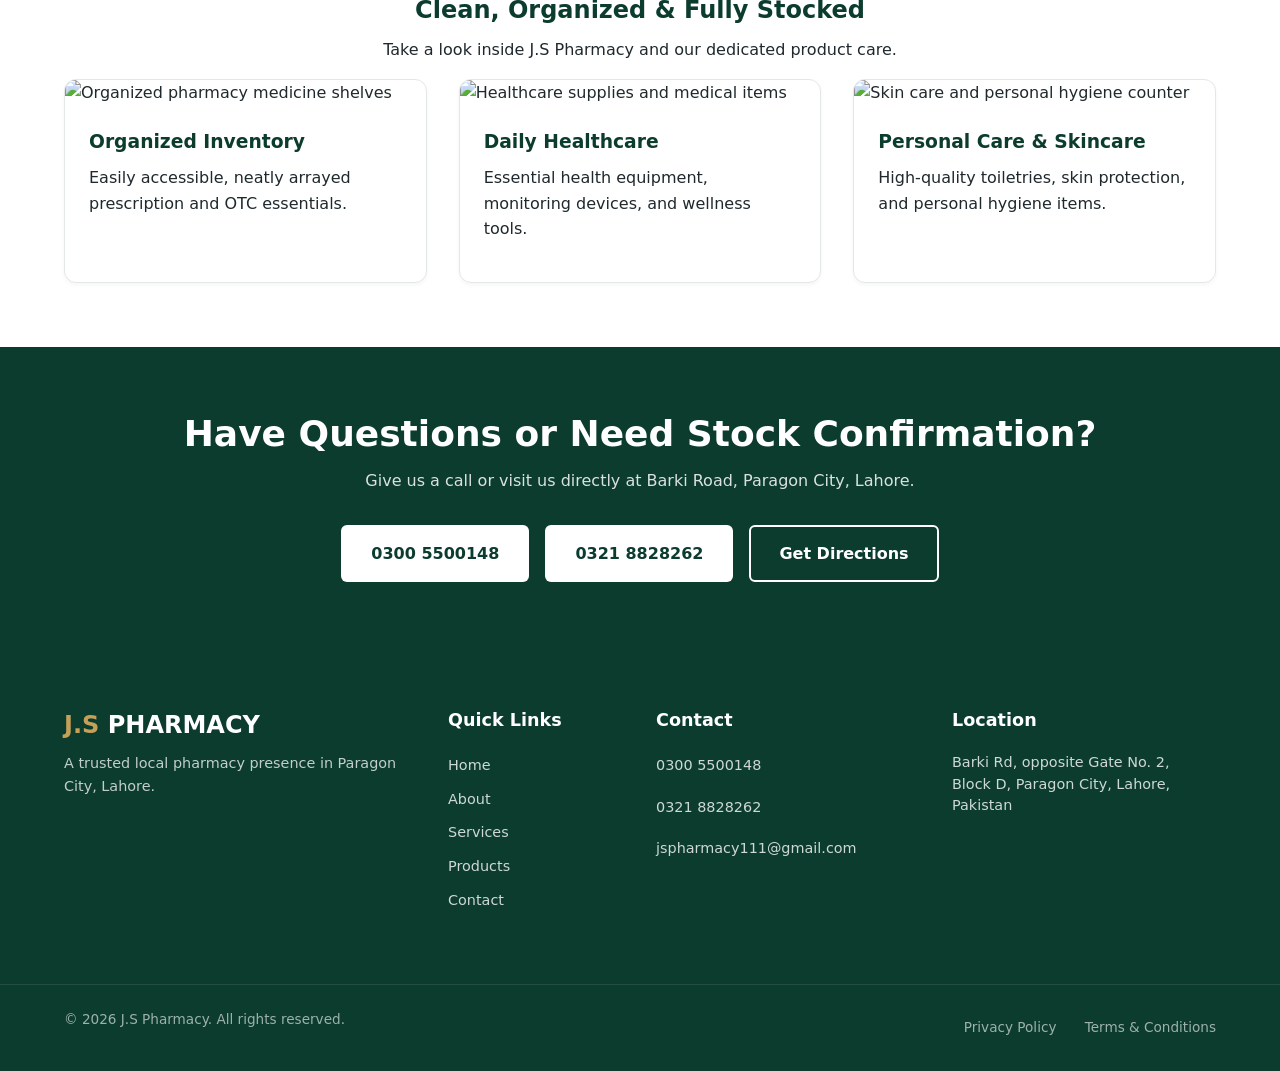
==== commit efe4a154: "Update about.html" ====
--- a/about.html
+++ b/about.html
@@ -3,36 +3,30 @@
 <head>
   <meta charset="UTF-8">
   <meta name="viewport" content="width=device-width, initial-scale=1.0">
-  <!-- Canonical URL Placeholder: Replace https://example.com/ with your actual domain -->
-  <link rel="canonical" href="https://example.com/index.html">
-  <title>J.S Pharmacy | Paragon City, Barki Road, Lahore</title>
-  <meta name="description" content="J.S Pharmacy is your trusted local pharmacy in Paragon City, Lahore. Located on Barki Road opposite Gate No. 2, providing healthcare essentials, personal care, and community support.">
-  <meta name="keywords" content="J.S Pharmacy Lahore, J.S Pharmacy Paragon City, Pharmacy Paragon City Lahore, Pharmacy Barki Road Lahore, Healthcare pharmacy Lahore">
+  <!-- Canonical URL Placeholder -->
+  <link rel="canonical" href="https://example.com/about.html">
+  <title>About Us | J.S Pharmacy Paragon City Lahore</title>
+  <meta name="description" content="Learn about J.S Pharmacy in Paragon City, Lahore. Committed to providing authentic medicines, healthcare guidance, and personal care essentials to Barki Road residents.">
+  <meta name="keywords" content="About J.S Pharmacy, Pharmacy Paragon City, Healthcare Lahore, Barki Road Pharmacy, Medical Store Paragon City">
   <meta name="author" content="J.S Pharmacy">
   
   <!-- Open Graph / Social Media -->
   <meta property="og:type" content="website">
-  <meta property="og:title" content="J.S Pharmacy | Paragon City, Barki Road, Lahore">
-  <meta property="og:description" content="Trusted local pharmacy in Paragon City, Lahore. High-quality healthcare support, wellness products, and personal care essentials.">
-  <meta property="og:url" content="https://example.com/index.html">
-  <meta property="og:image" content="https://placehold.co/1200x630/0b3c2d/ffffff?text=J.S+Pharmacy+Paragon+City">
-  
-  <!-- Twitter Cards -->
-  <meta name="twitter:card" content="summary_large_image">
-  <meta name="twitter:title" content="J.S Pharmacy | Paragon City, Barki Road, Lahore">
-  <meta name="twitter:description" content="Trusted local pharmacy in Paragon City, Lahore. Contact us at 0300 5500148 or 0321 8828262.">
-  <meta name="twitter:image" content="https://placehold.co/1200x630/0b3c2d/ffffff?text=J.S+Pharmacy+Paragon+City">
+  <meta property="og:title" content="About Us | J.S Pharmacy Paragon City Lahore">
+  <meta property="og:description" content="Dedicated to serving the Paragon City community with authentic products, organized inventory, and patient-first care.">
+  <meta property="og:url" content="https://example.com/about.html">
+  <meta property="og:image" content="https://images.unsplash.com/photo-1586015555751-63bb77f4322a?q=80&w=1200&auto=format&fit=crop">
 
   <link rel="stylesheet" href="style.css">
-  
+
   <!-- Structured Data JSON-LD -->
   <script type="application/ld+json">
   {
     "@context": "https://schema.org",
     "@type": "Pharmacy",
     "name": "J.S Pharmacy",
-    "image": "https://placehold.co/1200x630/0b3c2d/ffffff?text=J.S+Pharmacy",
-    "url": "https://example.com/",
+    "image": "https://images.unsplash.com/photo-1586015555751-63bb77f4322a?q=80&w=1200&auto=format&fit=crop",
+    "url": "https://example.com/about.html",
     "telephone": ["+923005500148", "+923218828262"],
     "email": "jspharmacy111@gmail.com",
     "address": {
@@ -60,8 +54,8 @@
       </button>
       <nav class="nav-menu" id="nav-menu">
         <ul class="nav-list">
-          <li><a href="index.html" class="nav-link active">Home</a></li>
-          <li><a href="about.html" class="nav-link">About</a></li>
+          <li><a href="index.html" class="nav-link">Home</a></li>
+          <li><a href="about.html" class="nav-link active">About</a></li>
           <li><a href="services.html" class="nav-link">Services</a></li>
           <li><a href="products.html" class="nav-link">Products</a></li>
           <li><a href="contact.html" class="nav-link">Contact</a></li>
@@ -74,212 +68,108 @@
   </header>
 
   <main id="main-content">
-    <!-- Section 1: Hero -->
-    <section class="hero-section">
-      <div id="webgl-canvas-container" class="webgl-bg" aria-hidden="true"></div>
-      <div class="container hero-container">
-        <div class="hero-content">
-          <span class="badge">Paragon City, Lahore</span>
-          <h1 class="hero-title">Healthcare You Can Trust, Right in Your Community</h1>
-          <p class="hero-subtitle">J.S Pharmacy serves the Paragon City community from its convenient location on Barki Road, providing a professional and accessible pharmacy experience.</p>
-          <div class="hero-actions">
-            <a href="tel:+923005500148" class="btn btn-primary">
-              <svg width="20" height="20" viewBox="0 0 24 24" fill="none" stroke="currentColor" stroke-width="2" stroke-linecap="round" stroke-linejoin="round" aria-hidden="true"><path d="M22 16.92v3a2 2 0 0 1-2.18 2 19.79 19.79 0 0 1-8.63-3.07 19.5 19.5 0 0 1-6-6 19.79 19.79 0 0 1-3.07-8.67A2 2 0 0 1 4.11 2h3a2 2 0 0 1 2 1.72 12.84 12.84 0 0 0 .7 2.81 2 2 0 0 1-.45 2.11L8.09 9.91a16 16 0 0 0 6 6l1.27-1.27a2 2 0 0 1 2.11-.45 12.84 12.84 0 0 0 2.81.7A2 2 0 0 1 22 16.92z"></path></svg>
-              Call J.S Pharmacy
-            </a>
-            <a href="https://www.google.com/maps/search/?api=1&query=J.S+Pharmacy+Barki+Road+Paragon+City+Lahore" target="_blank" rel="noopener noreferrer" class="btn btn-secondary">
-              <svg width="20" height="20" viewBox="0 0 24 24" fill="none" stroke="currentColor" stroke-width="2" stroke-linecap="round" stroke-linejoin="round" aria-hidden="true"><path d="M21 10c0 7-9 13-9 13s-9-6-9-13a9 9 0 0 1 18 0z"></path><circle cx="12" cy="10" r="3"></circle></svg>
-              Get Directions
-            </a>
-          </div>
-        </div>
-        <div class="hero-media">
-          <div class="image-frame">
-            <img src="https://placehold.co/1200x800/0b3c2d/ffffff?text=J.S+Pharmacy+Storefront" alt="J.S Pharmacy storefront in Paragon City, Lahore" class="img-responsive hero-img" fetchpriority="high">
-          </div>
-        </div>
-      </div>
-    </section>
-
-    <!-- Section 2: Trust Strip -->
-    <section class="trust-strip">
+    <!-- Page Header Hero -->
+    <section class="page-header section bg-light">
+      <div class="container text-center">
+        <span class="badge">Who We Are</span>
+        <h1 class="section-title">About J.S Pharmacy</h1>
+        <p class="section-subtitle">Your trusted partner in healthcare, wellness, and community support in Paragon City, Lahore.</p>
+      </div>
+    </section>
+
+    <!-- Our Mission & Story Section -->
+    <section class="section">
+      <div class="container grid-2-col">
+        <div class="section-content">
+          <span class="badge">Our Purpose</span>
+          <h2 class="section-title">Serving Paragon City with Integrity & Care</h2>
+          <p class="text-body">Situated right on Barki Road opposite Gate No. 2 (Block D), J.S Pharmacy was founded to deliver reliable, genuine, and accessible healthcare solutions to the growing community of Paragon City and surrounding areas.</p>
+          <p class="text-body">We prioritize quality over everything else. Every product on our shelves—from vital daily prescriptions and over-the-counter medicines to specialized baby care items and skincare line—is sourced meticulously to ensure authenticity and efficacy.</p>
+          <p class="text-body">Whether you need urgent medication support, routine wellness check supplies, or simple personal care advice, our store is structured to make your visits swift, comfortable, and informative.</p>
+        </div>
+        <div class="section-media">
+          <img src="https://images.unsplash.com/photo-1576091160399-112ba8d25d1d?q=80&w=800&auto=format&fit=crop" alt="Pharmacist checking medicines and healthcare products" class="img-responsive rounded-card" loading="lazy" decoding="async">
+        </div>
+      </div>
+    </section>
+
+    <!-- Core Values Section -->
+    <section class="section bg-light">
       <div class="container">
-        <div class="trust-grid">
-          <div class="trust-item">
-            <div class="trust-icon" aria-hidden="true">
-              <svg width="24" height="24" viewBox="0 0 24 24" fill="none" stroke="currentColor" stroke-width="2"><path d="M20 10c0 6-8 12-8 12s-8-6-8-12a8 8 0 0 1 16 0z"/><circle cx="12" cy="10" r="3"/></svg>
-            </div>
-            <div>
-              <h3>Local Pharmacy</h3>
-              <p>Paragon City, Lahore</p>
-            </div>
-          </div>
-          <div class="trust-item">
-            <div class="trust-icon" aria-hidden="true">
-              <svg width="24" height="24" viewBox="0 0 24 24" fill="none" stroke="currentColor" stroke-width="2"><path d="M22 16.92v3a2 2 0 0 1-2.18 2 19.79 19.79 0 0 1-8.63-3.07 19.5 19.5 0 0 1-6-6 19.79 19.79 0 0 1-3.07-8.67A2 2 0 0 1 4.11 2h3a2 2 0 0 1 2 1.72 12.84 12.84 0 0 0 .7 2.81 2 2 0 0 1-.45 2.11L8.09 9.91a16 16 0 0 0 6 6l1.27-1.27a2 2 0 0 1 2.11-.45 12.84 12.84 0 0 0 2.81.7A2 2 0 0 1 22 16.92z"/></svg>
-            </div>
-            <div>
-              <h3>Easy Contact</h3>
-              <p>0300 5500148 | 0321 8828262</p>
-            </div>
-          </div>
-          <div class="trust-item">
-            <div class="trust-icon" aria-hidden="true">
-              <svg width="24" height="24" viewBox="0 0 24 24" fill="none" stroke="currentColor" stroke-width="2"><path d="M3 9l9-7 9 7v11a2 2 0 0 1-2 2H5a2 2 0 0 1-2-2z"/><polyline points="9 22 9 12 15 12 15 22"/></svg>
-            </div>
-            <div>
-              <h3>Convenient Location</h3>
-              <p>Opposite Gate No. 2, Block D</p>
-            </div>
-          </div>
-          <div class="trust-item">
-            <div class="trust-icon" aria-hidden="true">
-              <svg width="24" height="24" viewBox="0 0 24 24" fill="none" stroke="currentColor" stroke-width="2"><path d="M12 22s8-4 8-10V5l-8-3-8 3v7c0 6 8 10 8 10z"/></svg>
-            </div>
-            <div>
-              <h3>Community Focused</h3>
-              <p>Serving local healthcare needs</p>
-            </div>
-          </div>
-        </div>
-      </div>
-    </section>
-
-    <!-- Section 3: About Preview -->
-    <section class="section bg-light">
-      <div class="container grid-2-col">
-        <div class="section-media">
-          <img src="https://placehold.co/800x600/0b3c2d/ffffff?text=Pharmacy+Interior+Placeholder" alt="Inside J.S Pharmacy interior store layout" class="img-responsive rounded-card" loading="lazy" decoding="async">
-        </div>
-        <div class="section-content">
-          <span class="badge">About Us</span>
-          <h2 class="section-title">About J.S Pharmacy</h2>
-          <p class="text-body">J.S Pharmacy is established as a reliable local destination for everyday health and personal care requirements in Paragon City, Lahore. Located conveniently on Barki Road, opposite Gate No. 2, we strive to deliver an organized, clean, and welcoming retail pharmacy environment.</p>
-          <p class="text-body">Our focus centers on genuine product availability, organized inventory, and patient-first service to make your healthcare errands effortless.</p>
-          <a href="about.html" class="btn btn-secondary">Learn More</a>
-        </div>
-      </div>
-    </section>
-
-    <!-- Section 4: Services Preview -->
+        <div class="section-header text-center">
+          <span class="badge">Why Choose Us</span>
+          <h2 class="section-title">Our Guiding Values</h2>
+          <p class="section-subtitle">The principles that define how we serve our community every day.</p>
+        </div>
+        <div class="grid-3-col">
+          <div class="card">
+            <div class="card-icon" aria-hidden="true">
+              <svg width="32" height="32" viewBox="0 0 24 24" fill="none" stroke="currentColor" stroke-width="2"><path d="M12 22s8-4 8-10V5l-8-3-8 3v7c0 6 8 10 8 10z"/></svg>
+            </div>
+            <h3>100% Genuine Quality</h3>
+            <p>We maintain strict quality controls and source products from verified distributors to guarantee standard storage conditions and original medicines.</p>
+          </div>
+          <div class="card">
+            <div class="card-icon" aria-hidden="true">
+              <svg width="32" height="32" viewBox="0 0 24 24" fill="none" stroke="currentColor" stroke-width="2"><path d="M17 21v-2a4 4 0 0 0-4-4H5a4 4 0 0 0-4 4v2"/><circle cx="9" cy="7" r="4"/><path d="M23 21v-2a4 4 0 0 0-3-3.87"/><path d="M16 3.13a4 4 0 0 1 0 7.75"/></svg>
+            </div>
+            <h3>Patient-First Approach</h3>
+            <p>Our focus is centered around clear communication, understanding customer needs, and offering polite, quick support for every visitor.</p>
+          </div>
+          <div class="card">
+            <div class="card-icon" aria-hidden="true">
+              <svg width="32" height="32" viewBox="0 0 24 24" fill="none" stroke="currentColor" stroke-width="2"><path d="M22 11.08V12a10 10 0 1 1-5.93-9.14"/><polyline points="22 4 12 14.01 9 11.01"/></svg>
+            </div>
+            <h3>Convenience & Trust</h3>
+            <p>Strategically situated on Barki Road opposite Gate No. 2, we ensure neighborhood residents have fast access to healthcare needs without long travels.</p>
+          </div>
+        </div>
+      </div>
+    </section>
+
+    <!-- Experience / Gallery Showcase -->
     <section class="section">
       <div class="container">
         <div class="section-header text-center">
-          <span class="badge">What We Offer</span>
-          <h2 class="section-title">Pharmacy Support & Essentials</h2>
-          <p class="section-subtitle">A wide array of general healthcare support services designed for community convenience.</p>
-        </div>
-        <div class="grid-3-col">
-          <div class="card">
-            <div class="card-media">
-              <img src="https://placehold.co/600x400/0b3c2d/ffffff?text=Pharmacy+Support" alt="Pharmacy support service placeholder" class="img-responsive rounded-card mb-md" loading="lazy" decoding="async">
-            </div>
-            <div class="card-icon" aria-hidden="true">
-              <svg width="32" height="32" viewBox="0 0 24 24" fill="none" stroke="currentColor" stroke-width="2"><path d="M12 2v20M2 12h20"/></svg>
-            </div>
-            <h3>Pharmacy Support</h3>
-            <p>Assistance with over-the-counter necessities and general guidance on healthcare product selections.</p>
-          </div>
-          <div class="card">
-            <div class="card-media">
-              <img src="https://placehold.co/600x400/0b3c2d/ffffff?text=Healthcare+Essentials" alt="Healthcare essentials placeholder" class="img-responsive rounded-card mb-md" loading="lazy" decoding="async">
-            </div>
-            <div class="card-icon" aria-hidden="true">
-              <svg width="32" height="32" viewBox="0 0 24 24" fill="none" stroke="currentColor" stroke-width="2"><path d="M22 12h-4l-3 9L9 3l-3 9H2"/></svg>
-            </div>
-            <h3>Healthcare Essentials</h3>
-            <p>Stocking dependable daily wellness supplements, monitors, and basic medical check equipment.</p>
-          </div>
-          <div class="card">
-            <div class="card-media">
-              <img src="https://placehold.co/600x400/0b3c2d/ffffff?text=Personal+%26+Baby+Care" alt="Personal and baby care placeholder" class="img-responsive rounded-card mb-md" loading="lazy" decoding="async">
-            </div>
-            <div class="card-icon" aria-hidden="true">
-              <svg width="32" height="32" viewBox="0 0 24 24" fill="none" stroke="currentColor" stroke-width="2"><path d="M20.84 4.61a5.5 5.5 0 0 0-7.78 0L12 5.67l-1.06-1.06a5.5 5.5 0 0 0-7.78 7.78l1.06 1.06L12 21.23l7.78-7.78 1.06-1.06a5.5 5.5 0 0 0 0-7.78z"/></svg>
-            </div>
-            <h3>Personal & Baby Care</h3>
-            <p>Complete range of skincare, personal hygiene products, baby care items, and nutritional support.</p>
-          </div>
-        </div>
-        <div class="text-center mt-lg">
-          <a href="services.html" class="btn btn-primary">Explore Services</a>
-        </div>
-      </div>
-    </section>
-
-    <!-- Section 5: Products Preview -->
-    <section class="section bg-light">
-      <div class="container">
-        <div class="section-header text-center">
-          <span class="badge">Categories</span>
-          <h2 class="section-title">Product Categories</h2>
-          <p class="section-subtitle">Organized categories to fulfill all your routine healthcare and household wellness needs.</p>
+          <span class="badge">In-Store Experience</span>
+          <h2 class="section-title">Clean, Organized & Fully Stocked</h2>
+          <p class="section-subtitle">Take a look inside J.S Pharmacy and our dedicated product care.</p>
         </div>
         <div class="grid-3-col">
           <div class="product-cat-card">
-            <img src="https://placehold.co/600x400/0b3c2d/ffffff?text=Prescription+%26+OTC" alt="Prescription and OTC category placeholder" class="img-responsive" loading="lazy" decoding="async">
+            <img src="https://images.unsplash.com/photo-1587854692152-cbe660dbde88?q=80&w=600&auto=format&fit=crop" alt="Organized pharmacy medicine shelves" class="img-responsive" loading="lazy" decoding="async">
             <div class="product-cat-content">
-              <h3>Prescription & OTC</h3>
-              <p>General medicines and everyday healthcare essentials.</p>
+              <h3>Organized Inventory</h3>
+              <p>Easily accessible, neatly arrayed prescription and OTC essentials.</p>
             </div>
           </div>
           <div class="product-cat-card">
-            <img src="https://placehold.co/600x400/0b3c2d/ffffff?text=Personal+%26+Skin+Care" alt="Personal and skin care category placeholder" class="img-responsive" loading="lazy" decoding="async">
+            <img src="https://images.unsplash.com/photo-1584308666744-24d5c474f2ae?q=80&w=600&auto=format&fit=crop" alt="Healthcare supplies and medical items" class="img-responsive" loading="lazy" decoding="async">
             <div class="product-cat-content">
-              <h3>Personal Care</h3>
-              <p>Hygiene, skincare, and daily personal wellness items.</p>
+              <h3>Daily Healthcare</h3>
+              <p>Essential health equipment, monitoring devices, and wellness tools.</p>
             </div>
           </div>
           <div class="product-cat-card">
-            <img src="https://placehold.co/600x400/0b3c2d/ffffff?text=Baby+Care+Essentials" alt="Baby care category placeholder" class="img-responsive" loading="lazy" decoding="async">
+            <img src="https://images.unsplash.com/photo-1628771065518-0d82f1938462?q=80&w=600&auto=format&fit=crop" alt="Skin care and personal hygiene counter" class="img-responsive" loading="lazy" decoding="async">
             <div class="product-cat-content">
-              <h3>Baby Care</h3>
-              <p>Gentle formulas, baby food, and infant care products.</p>
-            </div>
-          </div>
-        </div>
-        <p class="disclaimer-text text-center mt-md">Product availability may vary. Please contact J.S Pharmacy for current availability.</p>
-        <div class="text-center mt-md">
-          <a href="products.html" class="btn btn-secondary">Explore Products</a>
-        </div>
-      </div>
-    </section>
-
-    <!-- Section 6: Location Section -->
-    <section class="section">
-      <div class="container">
-        <div class="location-card">
-          <div class="location-info">
-            <span class="badge">Visit Us</span>
-            <h2>Find J.S Pharmacy</h2>
-            <p class="address-text">
-              <strong>J.S Pharmacy</strong><br>
-              Barki Rd, opposite Gate No. 2,<br>
-              Block D, Paragon City, Lahore, Pakistan
-            </p>
-            <div class="location-actions">
-              <a href="tel:+923005500148" class="btn btn-primary">Call Now</a>
-              <a href="https://www.google.com/maps/search/?api=1&query=J.S+Pharmacy+Barki+Road+Paragon+City+Lahore" target="_blank" rel="noopener noreferrer" class="btn btn-secondary">Get Directions</a>
-            </div>
-          </div>
-          <div class="location-map">
-            <a href="https://www.google.com/maps/search/?api=1&query=J.S+Pharmacy+Barki+Road+Paragon+City+Lahore" target="_blank" rel="noopener noreferrer" class="map-placeholder-link" aria-label="Open J.S Pharmacy location on Google Maps">
-              <img src="https://placehold.co/800x600/0b3c2d/ffffff?text=Click+to+Open+Google+Maps" alt="Map representation for J.S Pharmacy Paragon City Lahore" class="img-responsive" loading="lazy" decoding="async">
-            </a>
-          </div>
-        </div>
-      </div>
-    </section>
-
-    <!-- Section 7: Contact CTA -->
+              <h3>Personal Care & Skincare</h3>
+              <p>High-quality toiletries, skin protection, and personal hygiene items.</p>
+            </div>
+          </div>
+        </div>
+      </div>
+    </section>
+
+    <!-- Contact CTA Banner -->
     <section class="cta-banner">
       <div class="container text-center">
-        <h2>Need to Get in Touch?</h2>
-        <p>Contact J.S Pharmacy directly for enquiries and current information.</p>
+        <h2>Have Questions or Need Stock Confirmation?</h2>
+        <p>Give us a call or visit us directly at Barki Road, Paragon City, Lahore.</p>
         <div class="cta-buttons">
           <a href="tel:+923005500148" class="btn btn-light">0300 5500148</a>
           <a href="tel:+923218828262" class="btn btn-light">0321 8828262</a>
-          <a href="mailto:jspharmacy111@gmail.com" class="btn btn-outline-light">Email Us</a>
+          <a href="contact.html" class="btn btn-outline-light">Get Directions</a>
         </div>
       </div>
     </section>
